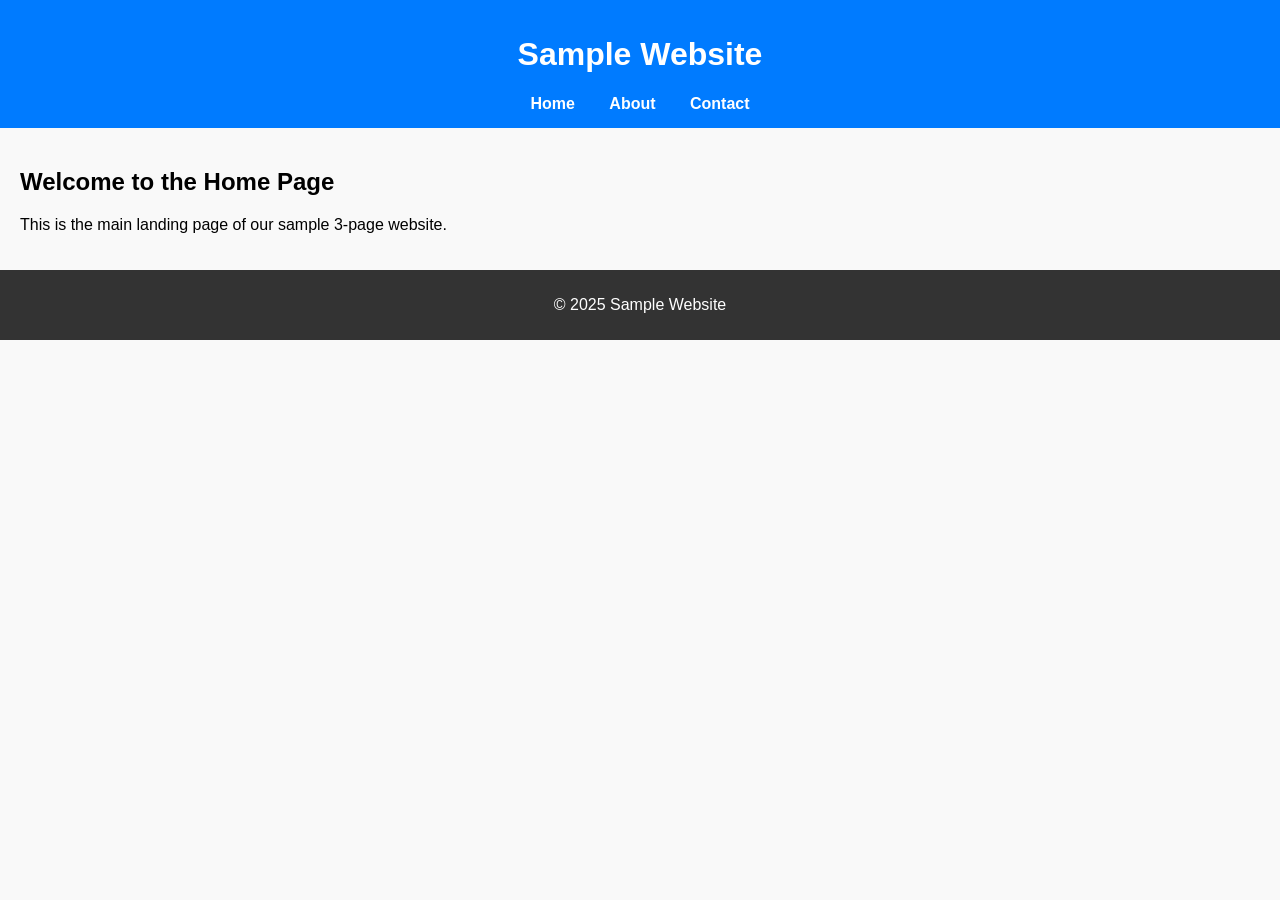
==== index.html @ 7daf7d71 "lvl1" ====
<!DOCTYPE html>
<html lang="en">
<head>
    <meta charset="UTF-8">
    <meta name="viewport" content="width=device-width, initial-scale=1.0">
    <title>Home - Sample Website</title>
    <link rel="stylesheet" href="style.css">
</head>
<body>
    <header>
        <h1>Sample Website</h1>
        <nav>
            <a href="index.html">Home</a>
            <a href="about.html">About</a>
            <a href="contact.html">Contact</a>
        </nav>
    </header>
    <main>
        <h2>Welcome to the Home Page</h2>
        <p>This is the main landing page of our sample 3-page website.</p>
    </main>
    <footer>
        <p>&copy; 2025 Sample Website</p>
    </footer>
</body>
</html>
---- style.css ----
body {
    font-family: Arial, sans-serif;
    margin: 0;
    padding: 0;
    background: #f9f9f9;
}

header {
    background: #007BFF;
    color: white;
    padding: 15px;
    text-align: center;
}

nav a {
    color: white;
    margin: 0 15px;
    text-decoration: none;
    font-weight: bold;
}

nav a:hover {
    text-decoration: underline;
}

main {
    padding: 20px;
}

footer {
    background: #333;
    color: white;
    text-align: center;
    padding: 10px;
}
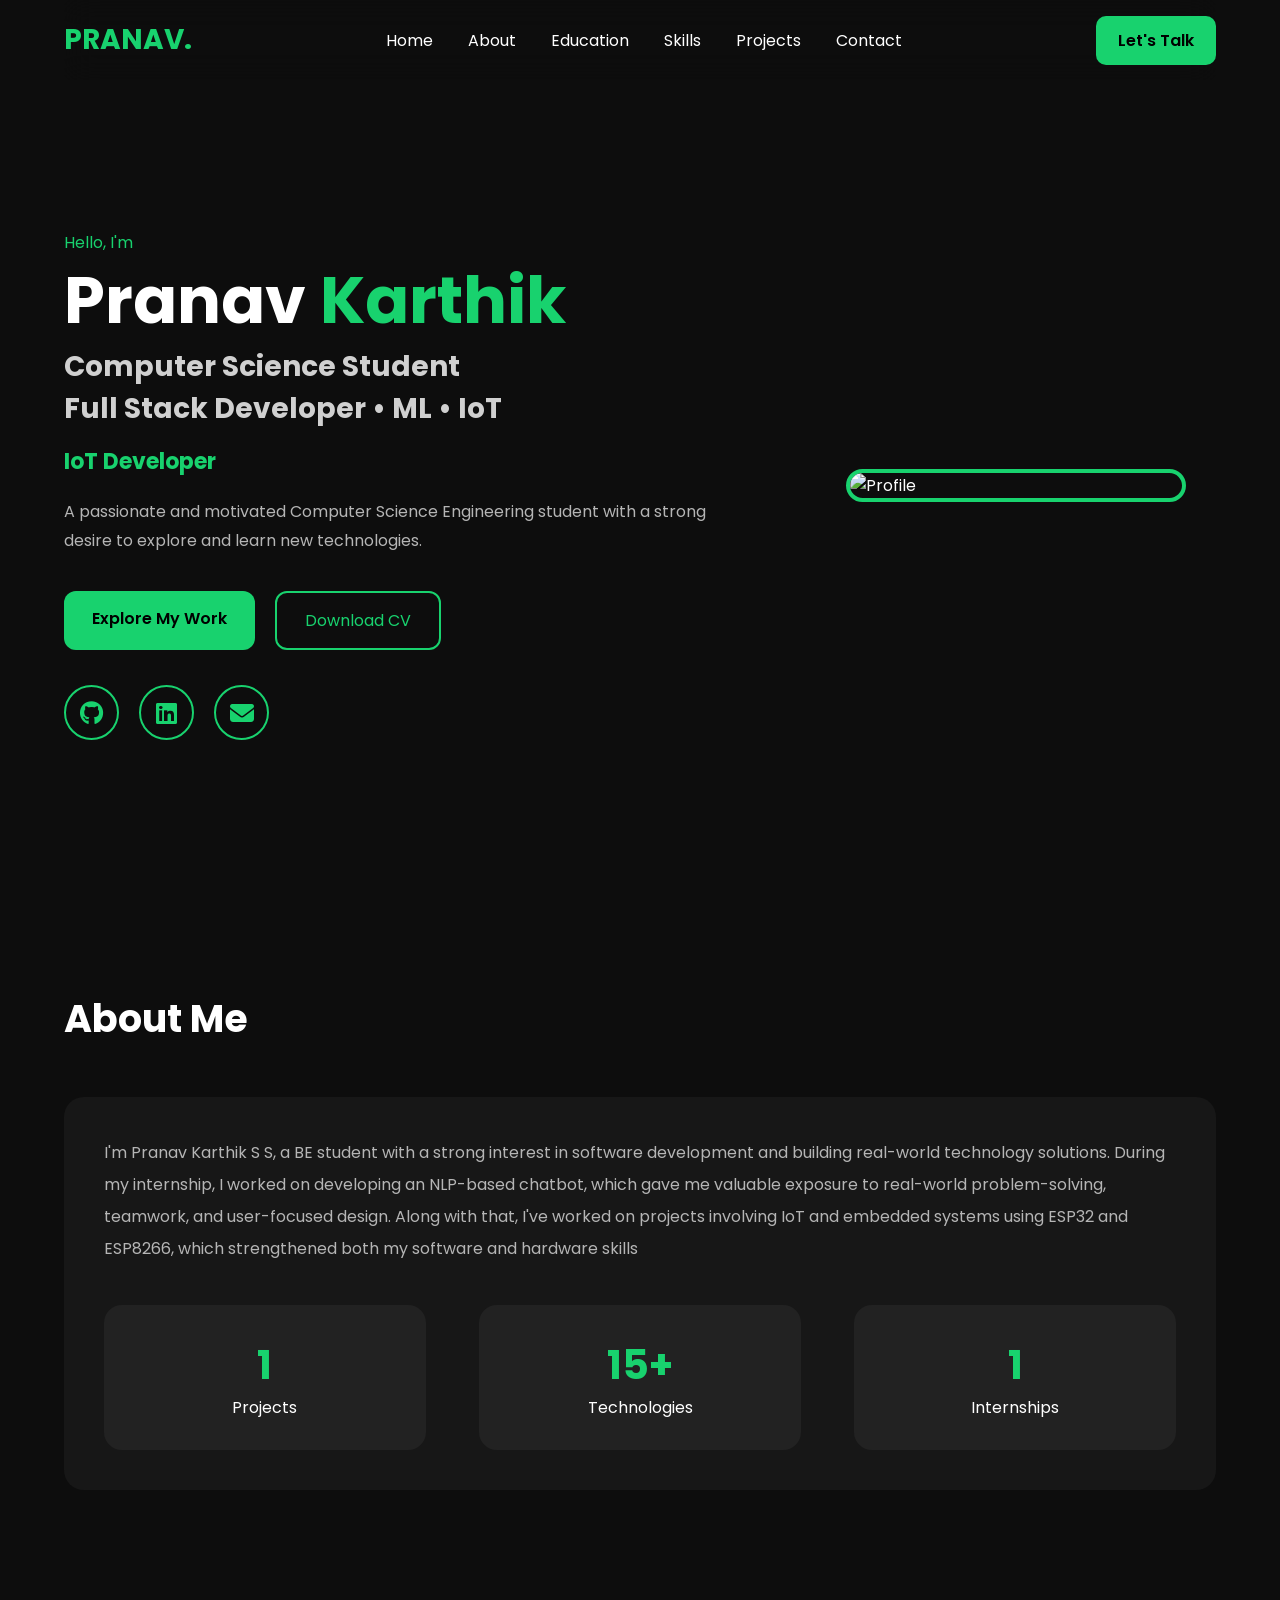
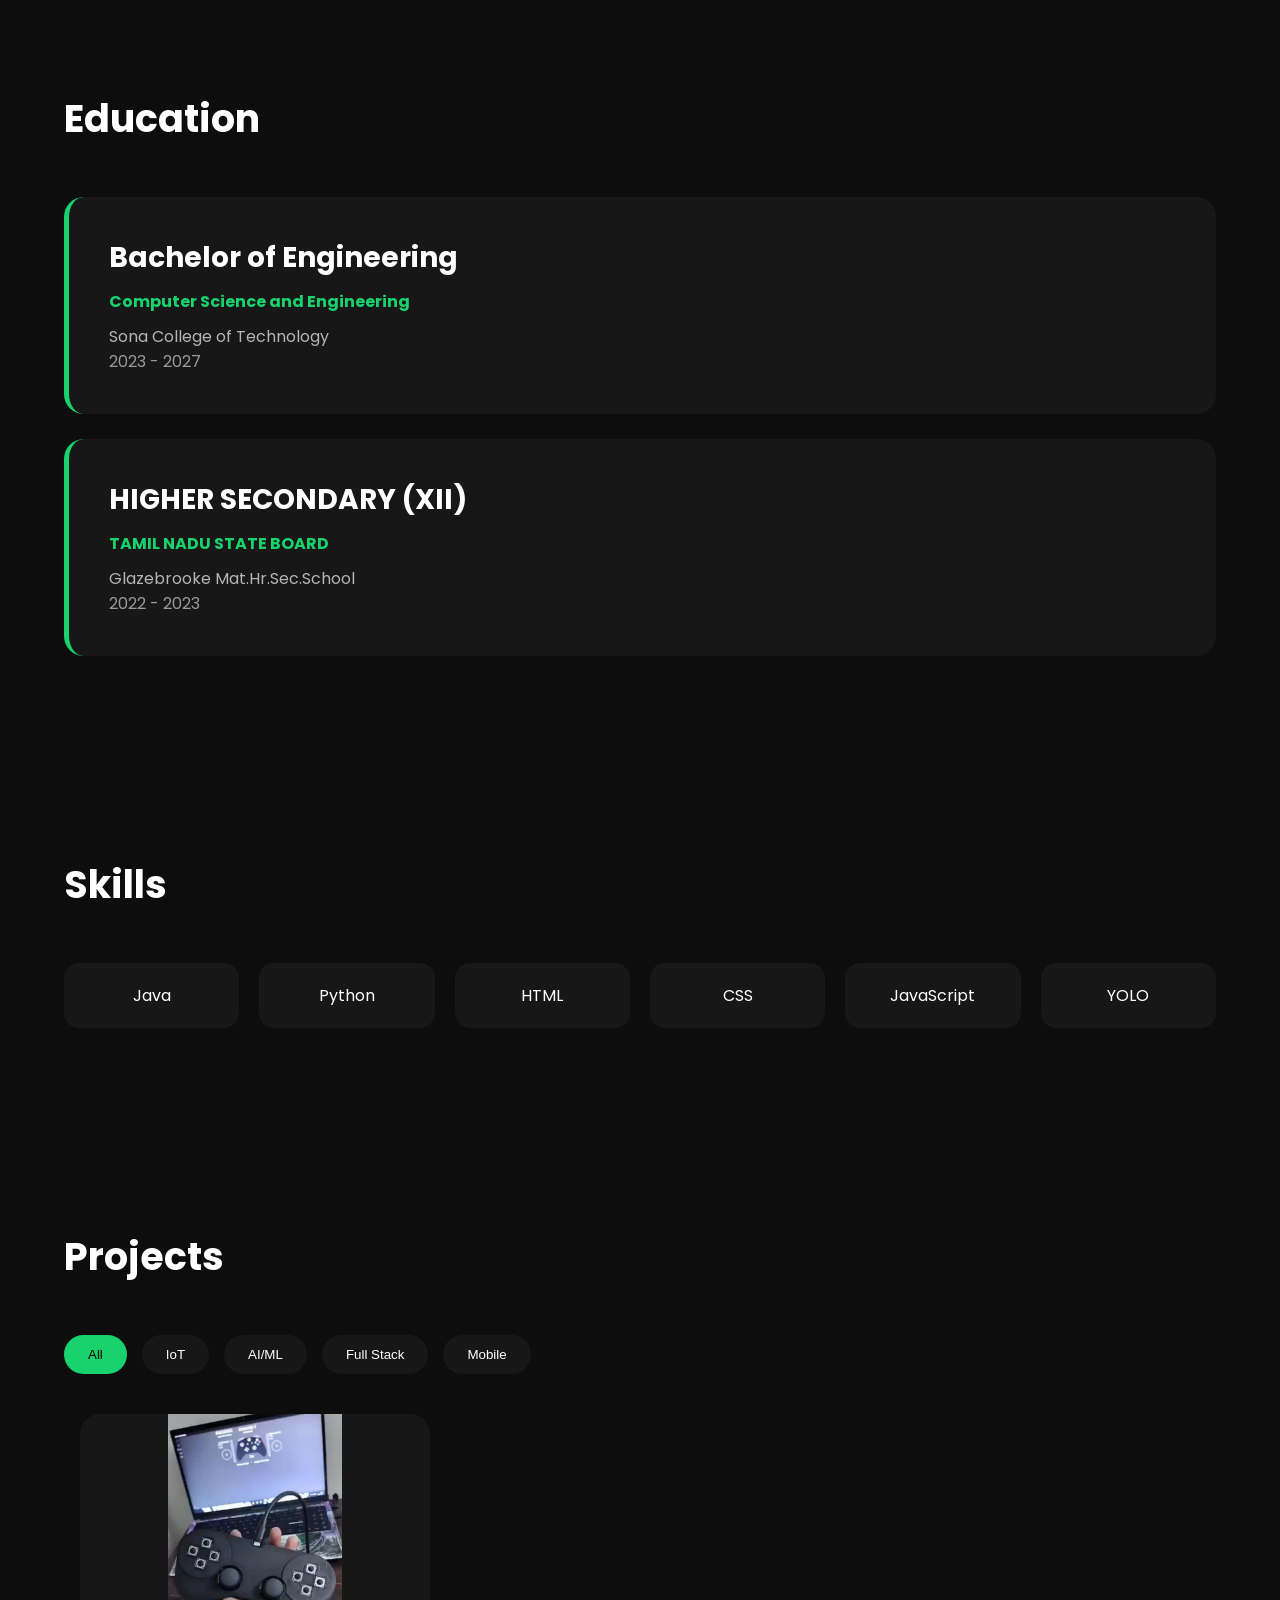
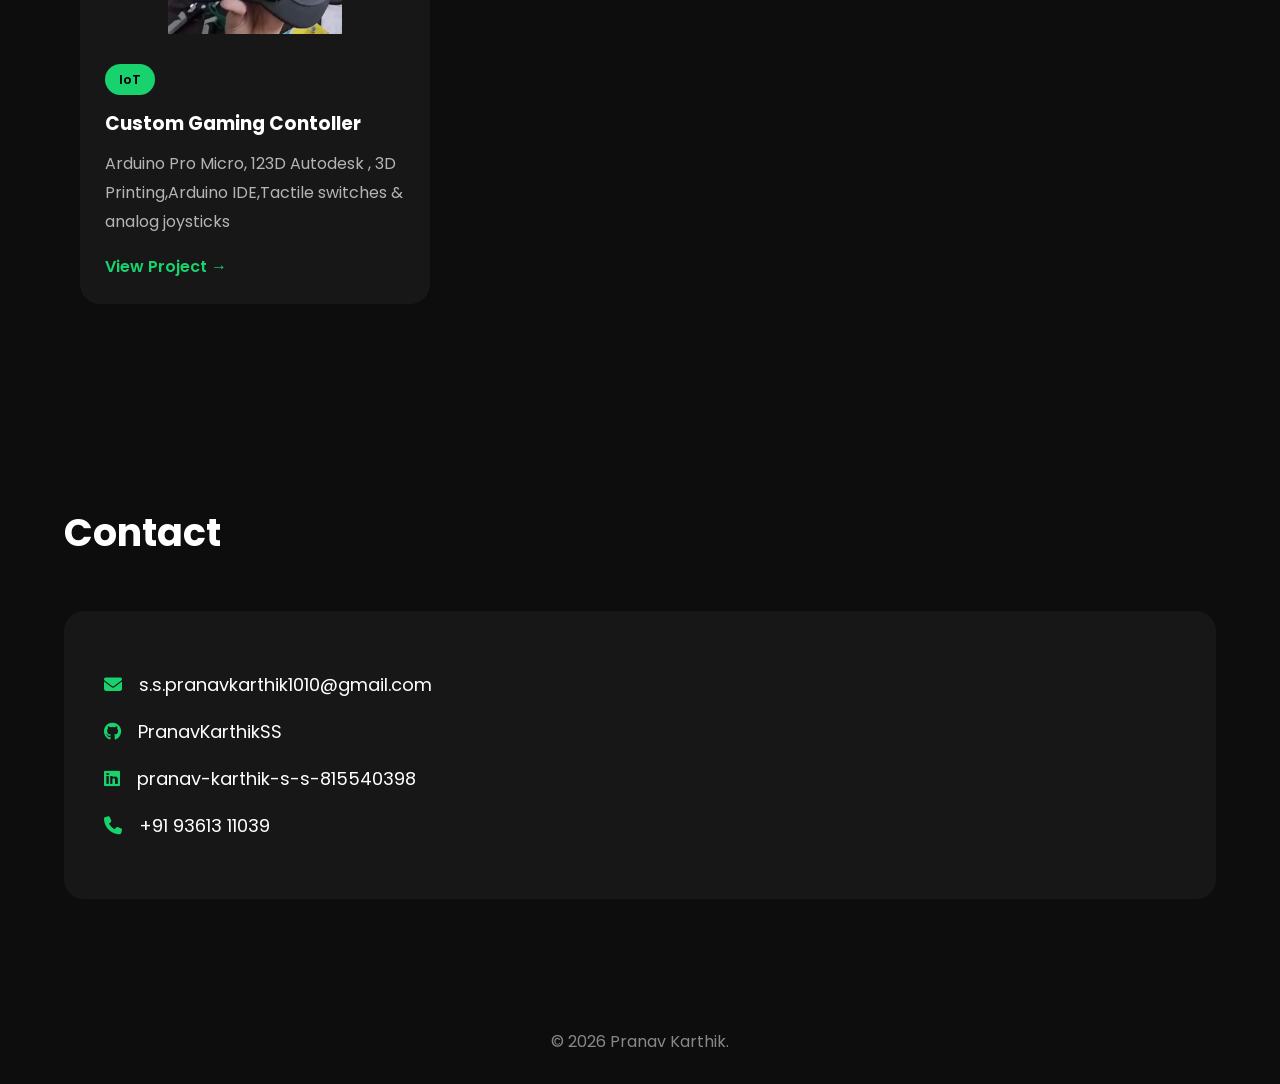
==== commit 331cc030: "Rename home.html to index.html" ====
--- a/index.html
+++ b/index.html
@@ -1,26 +1,417 @@
 <!DOCTYPE html>
 <html lang="en">
+
 <head>
     <meta charset="UTF-8">
     <meta name="viewport" content="width=device-width, initial-scale=1.0">
-    <title>Home - Sample Website</title>
+
+    <!-- CSS -->
     <link rel="stylesheet" href="style.css">
+
+    <!-- Font Awesome -->
+    <link rel="stylesheet"
+        href="https://cdnjs.cloudflare.com/ajax/libs/font-awesome/6.6.0/css/all.min.css">
+
+    <!-- Google Font -->
+    <link
+        href="https://fonts.googleapis.com/css2?family=Poppins:wght@300;400;500;600;700&display=swap"
+        rel="stylesheet">
+
+    <title>Pranav Karthik | Portfolio</title>
 </head>
+
 <body>
-    <header>
-        <h1>Sample Website</h1>
-        <nav>
-            <a href="index.html">Home</a>
-            <a href="about.html">About</a>
-            <a href="contact.html">Contact</a>
-        </nav>
-    </header>
-    <main>
-        <h2>Welcome to the Home Page</h2>
-        <p>This is the main landing page of our sample 3-page website.</p>
-    </main>
+
+    <!-- ================= NAVBAR ================= -->
+
+    <nav>
+
+        <div class="logo">
+            PRANAV.
+        </div>
+
+        <ul class="nav-links">
+
+            <li><a href="#home">Home</a></li>
+
+            <li><a href="#about">About</a></li>
+
+            <li><a href="#education">Education</a></li>
+
+            <li><a href="#skills">Skills</a></li>
+
+            <li><a href="#projects">Projects</a></li>
+
+            <li><a href="#contact">Contact</a></li>
+
+        </ul>
+
+        <a href="#contact" class="btn-nav">
+            Let's Talk
+        </a>
+
+    </nav>
+
+
+
+    <!-- ================= HERO ================= -->
+
+    <section id="home" class="hero">
+
+        <div class="hero-text">
+
+            <span>Hello, I'm</span>
+
+            <h1>Pranav <span>Karthik</span></h1>
+
+            <h2>
+                Computer Science Student <br>
+                Full Stack Developer • ML • IoT
+            </h2>
+
+            <p>
+                A passionate and motivated Computer Science Engineering student with a strong desire to explore and learn new
+technologies.
+            </p>
+
+            <div class="hero-buttons">
+
+                <a href="#" class="btn-main">
+                    Explore My Work
+                </a>
+
+                <a href="#" class="btn-outline">
+                    Download CV
+                </a>
+
+            </div>
+
+            <div class="social-icons">
+
+    <a href="https://github.com/PranavKarthikSS" target="_blank">
+        <i class="fab fa-github"></i>
+    </a>
+
+    <a href="https://www.linkedin.com/in/pranav-karthik-s-s-815540398/" target="_blank">
+        <i class="fab fa-linkedin"></i>
+    </a>
+
+    <a href="mailto:s.s.pranavkarthik1010@gmail.com">
+        <i class="fa-solid fa-envelope"></i>
+    </a>
+
+</div>
+
+        </div>
+
+        <div class="hero-image">
+
+            <img src="images/profile.png" alt="Profile">
+
+        </div>
+
+    </section>
+
+
+
+    <!-- ================= ABOUT ================= -->
+
+    <section id="about">
+
+        <h2 class="section-title">About Me</h2>
+
+        <div class="about-container">
+
+            <p>
+                I'm Pranav Karthik S S, a BE student with a strong interest in software development and building real-world technology solutions. During my internship, I worked on developing an NLP-based chatbot, which gave me valuable exposure to real-world problem-solving, teamwork, and user-focused design. Along with that, I've worked on projects involving IoT and embedded systems using ESP32 and ESP8266, which strengthened both my software and hardware skills
+            </p>
+
+            <div class="stats">
+
+                <div class="stat-box">
+
+                    <h3>1</h3>
+
+                    <span>Projects</span>
+
+                </div>
+
+                <div class="stat-box">
+
+                    <h3>15+</h3>
+
+                    <span>Technologies</span>
+
+                </div>
+
+                <div class="stat-box">
+
+                    <h3>1</h3>
+
+                    <span>Internships</span>
+
+                </div>
+
+            </div>
+
+        </div>
+
+    </section>
+
+
+
+    <!-- ================= EDUCATION ================= -->
+
+    <section id="education">
+
+        <h2 class="section-title">Education</h2>
+
+        
+        <div class="education-card">
+
+            <h3>Bachelor of Engineering</h3>
+
+            <h4>Computer Science and Engineering</h4>
+
+            <p>Sona College of Technology</p>
+
+            <span>2023 - 2027</span>
+
+        </div>
+        <br>
+        <div class="education-card">
+
+            <h3>HIGHER SECONDARY (XII) </h3>
+
+            <h4>TAMIL NADU STATE BOARD</h4>
+
+            <p>Glazebrooke Mat.Hr.Sec.School</p>
+
+            <span>2022 - 2023</span>
+
+        </div>
+
+    </section>
+
+
+
+    <!-- ================= SKILLS ================= -->
+
+    <section id="skills">
+
+        <h2 class="section-title">
+
+            Skills
+
+        </h2>
+
+        <div class="skills-grid">
+
+            <div class="skill-card">Java</div>
+
+            <div class="skill-card">Python</div>
+
+            <div class="skill-card">HTML</div>
+
+            <div class="skill-card">CSS</div>
+
+            <div class="skill-card">JavaScript</div>
+
+            <div class="skill-card">YOLO</div>
+
+        </div>
+
+    </section>
+
+
+
+    <!-- ================= PROJECTS ================= -->
+
+    <section id="projects">
+
+        <h2 class="section-title">
+
+            Projects
+
+        </h2>
+
+        <!-- Categories -->
+
+        <div class="filter-buttons">
+
+            <button class="active">All</button>
+
+            <button>IoT</button>
+
+            <button>AI/ML</button>
+
+            <button>Full Stack</button>
+
+            <button>Mobile</button>
+
+        </div>
+
+
+        <!-- Project Cards -->
+
+        <div class="project-grid">
+
+            <div class="project-card" data-category="iot">
+
+                <img src="images/project1.jpeg">
+
+                <div class="project-content">
+
+                    <span class="category">
+                        IoT
+                    </span>
+
+                    <h3>
+                        Custom Gaming Contoller
+                    </h3>
+
+                    <p>
+                    Arduino Pro Micro, 123D Autodesk , 3D Printing,Arduino IDE,Tactile switches & analog joysticks
+                    </p>
+
+                    <a href="#" class="view-project">
+                    View Project →
+                    </a>
+
+                </div>
+
+            </div>
+    </section>
+
+
+
+    <!-- ================= CONTACT ================= -->
+
+    <section id="contact">
+
+        <h2 class="section-title">
+
+            Contact
+
+        </h2>
+
+        <div class="contact-box">
+
+            <p>
+
+                <i class="fa-solid fa-envelope"></i>
+
+                s.s.pranavkarthik1010@gmail.com
+
+            </p>
+
+            <p>
+
+                <i class="fa-brands fa-github"></i>
+                <a href="https://github.com/PranavKarthikSS">PranavKarthikSS</a>
+
+            </p>
+
+            <p>
+
+                <i class="fa-brands fa-linkedin"></i>
+                <a href="https://www.linkedin.com/in/pranav-karthik-s-s-815540398/">pranav-karthik-s-s-815540398</a>
+                
+
+            </p>
+
+            <p>
+
+    <i class="fa-solid fa-phone"></i>
+
+    <a href="tel:+919876543210">+91 93613 11039</a>
+
+</p>
+
+        </div>
+
+    </section>
+
+
+
+    <!-- ================= FOOTER ================= -->
+
     <footer>
-        <p>&copy; 2025 Sample Website</p>
+
+        © 2026 Pranav Karthik.
+
     </footer>
+
+    <div id="projectModal" class="modal">
+
+    <div class="modal-content">
+
+        <span class="close">&times;</span>
+
+        <div class="gallery">
+
+            <button class="prev">&#10094;</button>
+
+            <img id="modalImage" src="images/project1.jpg">
+
+            <button class="next">&#10095;</button>
+
+        </div>
+
+        <div class="indicator">
+
+            <span class="dot active"></span>
+            <span class="dot"></span>
+            <span class="dot"></span>
+
+        </div>
+
+        <div class="modal-body">
+
+            <div class="tags">
+
+                <span>Hardware</span>
+                <span>Arduino</span>
+                <span>3d modeling</span>
+
+            </div>
+
+            <h2 id="modalTitle">
+                Custom Gaming Contoller 
+            </h2>
+
+            <p id="modalDescription">
+                Designed and developed a custom USB gaming controller from scratch using the Arduino Pro Micro, combining embedded systems programming with custom hardware design. Created a fully functional HID (Human Interface Device) that interfaces directly with a PC, featuring analog joysticks, tactile buttons, and a 3D-printed enclosure. The project provided hands-on experience in microcontroller programming, product prototyping, and hardware-software integration.
+
+            </p>
+
+            <h3>Features</h3>
+
+            <ul>
+
+                <li>USB HID Compatibility</li>
+
+                <li>Custom Hardware Design</li>
+
+                <li>Real-Time Input Processing</li>
+            </ul>
+
+            <div class="project-links">
+
+                <a href="https://github.com/PranavKarthikSS/Pranav_web">GitHub</a>
+
+                <a href="#">Live Demo</a>
+
+            </div>
+
+        </div>
+
+    </div>
+
+</div>
+
+<script src="script.js"></script>
+
 </body>
+
 </html>
--- a/style.css
+++ b/style.css
@@ -1,35 +1,968 @@
-body {
-    font-family: Arial, sans-serif;
-    margin: 0;
-    padding: 0;
-    background: #f9f9f9;
-}
-
-header {
-    background: #007BFF;
-    color: white;
-    padding: 15px;
-    text-align: center;
-}
-
-nav a {
-    color: white;
-    margin: 0 15px;
+/* ==========================
+   GOOGLE FONT
+========================== */
+
+@import url('https://fonts.googleapis.com/css2?family=Poppins:wght@300;400;500;600;700;800&display=swap');
+
+
+/* ==========================
+   RESET
+========================== */
+
+*{
+    margin:0;
+    padding:0;
+    box-sizing:border-box;
+    scroll-behavior:smooth;
+}
+
+body{
+
+    font-family:'Poppins',sans-serif;
+
+    background:#0d0d0d;
+
+    color:#ffffff;
+
+    overflow-x:hidden;
+
+}
+
+
+/* ==========================
+   SCROLLBAR
+========================== */
+
+::-webkit-scrollbar{
+
+    width:10px;
+
+}
+
+::-webkit-scrollbar-thumb{
+
+    background:#18d26e;
+
+    border-radius:20px;
+
+}
+
+
+/* ==========================
+   COMMON
+========================== */
+
+section{
+
+    width:90%;
+
+    max-width:1200px;
+
+    margin:auto;
+
+    padding:100px 0;
+
+}
+
+.section-title{
+
+    font-size:38px;
+
+    margin-bottom:50px;
+
+    font-weight:700;
+
+}
+
+a{
+
+    text-decoration:none;
+
+}
+
+img{
+
+    width:100%;
+
+}
+
+
+/* ==========================
+   NAVBAR
+========================== */
+
+nav{
+
+    width:90%;
+
+    max-width:1200px;
+
+    height:80px;
+
+    margin:auto;
+
+    display:flex;
+
+    justify-content:space-between;
+
+    align-items:center;
+
+    position:sticky;
+
+    top:0;
+
+    z-index:999;
+
+    backdrop-filter:blur(15px);
+
+}
+
+.logo{
+
+    font-size:28px;
+
+    font-weight:700;
+
+    color:#18d26e;
+
+}
+
+.nav-links{
+
+    display:flex;
+
+    gap:35px;
+
+    list-style:none;
+
+}
+
+.nav-links a{
+
+    color:white;
+
+    transition:.3s;
+
+}
+
+.nav-links a:hover{
+
+    color:#18d26e;
+
+}
+
+.btn-nav{
+
+    padding:12px 22px;
+
+    background:#18d26e;
+
+    color:black;
+
+    border-radius:10px;
+
+    font-weight:600;
+
+    transition:.3s;
+
+}
+
+.btn-nav:hover{
+
+    transform:translateY(-4px);
+
+}
+
+
+/* ==========================
+   HERO
+========================== */
+
+.hero{
+
+    display:grid;
+
+    grid-template-columns:1fr 400px;
+
+    align-items:center;
+
+    gap:80px;
+
+    min-height:90vh;
+
+}
+
+.hero span{
+
+    color:#18d26e;
+
+}
+
+.hero h1{
+
+    font-size:65px;
+
+    margin:10px 0;
+
+    line-height:1.1;
+
+}
+
+.hero h2{
+
+    font-size:28px;
+
+    color:#d0d0d0;
+
+    margin-bottom:20px;
+
+}
+
+.hero p{
+
+    color:#b5b5b5;
+
+    line-height:1.8;
+
+    margin-bottom:35px;
+
+}
+
+.hero-buttons{
+
+    display:flex;
+
+    gap:20px;
+
+}
+
+.btn-main{
+
+    background:#18d26e;
+
+    color:black;
+
+    padding:15px 28px;
+
+    border-radius:12px;
+
+    font-weight:600;
+
+    transition:.3s;
+
+}
+
+.btn-outline{
+
+    border:2px solid #18d26e;
+
+    color:#18d26e;
+
+    padding:15px 28px;
+
+    border-radius:12px;
+
+    transition:.3s;
+
+}
+
+.btn-main:hover,
+.btn-outline:hover{
+
+    transform:translateY(-5px);
+
+}
+
+
+/* ==========================
+   PROFILE IMAGE
+========================== */
+
+.hero-image{
+
+    display:flex;
+
+    justify-content:center;
+
+}
+
+.hero-image img{
+
+    width:340px;
+
+    border-radius:25px;
+
+    border:4px solid #18d26e;
+
+    transition:.4s;
+
+}
+
+.hero-image img:hover{
+
+    transform:scale(1.04);
+
+}
+
+
+/* ==========================
+   ABOUT
+========================== */
+
+.about-container{
+
+    background:#171717;
+
+    border-radius:20px;
+
+    padding:40px;
+
+}
+
+.about-container p{
+
+    color:#b5b5b5;
+
+    line-height:2;
+
+}
+
+.stats{
+
+    display:flex;
+
+    justify-content:space-between;
+
+    margin-top:40px;
+
+}
+
+.stat-box{
+
+    background:#222;
+
+    width:30%;
+
+    text-align:center;
+
+    padding:30px;
+
+    border-radius:18px;
+
+}
+
+.stat-box h3{
+
+    color:#18d26e;
+
+    font-size:40px;
+
+}
+
+
+/* ==========================
+   EDUCATION
+========================== */
+
+.education-card{
+
+    background:#171717;
+
+    padding:40px;
+
+    border-radius:20px;
+
+    border-left:5px solid #18d26e;
+
+}
+
+.education-card h3{
+
+    font-size:28px;
+
+}
+
+.education-card h4{
+
+    color:#18d26e;
+
+    margin:10px 0;
+
+}
+
+.education-card p{
+
+    color:#b5b5b5;
+
+}
+
+.education-card span{
+
+    color:#999;
+
+}
+
+
+/* ==========================
+   SKILLS
+========================== */
+
+.skills-grid{
+
+    display:grid;
+
+    grid-template-columns:repeat(auto-fit,minmax(150px,1fr));
+
+    gap:20px;
+
+}
+
+.skill-card{
+
+    background:#171717;
+
+    padding:20px;
+
+    text-align:center;
+
+    border-radius:15px;
+
+    transition:.3s;
+
+    cursor:pointer;
+
+}
+
+.skill-card:hover{
+
+    background:#18d26e;
+
+    color:black;
+
+    transform:translateY(-8px);
+
+}
+
+
+/* ==========================
+   FILTER BUTTONS
+========================== */
+
+.filter-buttons{
+
+    display:flex;
+
+    gap:15px;
+
+    margin-bottom:40px;
+
+    flex-wrap:wrap;
+
+}
+
+.filter-buttons button{
+
+    background:#171717;
+
+    color:white;
+
+    border:none;
+
+    padding:12px 24px;
+
+    border-radius:25px;
+
+    cursor:pointer;
+
+    transition:.3s;
+
+}
+
+.filter-buttons button.active,
+.filter-buttons button:hover{
+
+    background:#18d26e;
+
+    color:black;
+
+}
+
+
+/* ==========================
+   PROJECTS
+========================== */
+
+.project-grid{
+
+    display:grid;
+
+    grid-template-columns:repeat(auto-fill,minmax(350px,350px));
+
+    justify-content:center;
+
+    gap:35px;
+
+}
+
+.project-card{
+
+    background:#171717;
+
+    border-radius:20px;
+
+    overflow:hidden;
+
+    transition:.35s;
+
+}
+
+.project-card:hover{
+
+    transform:translateY(-10px);
+
+}
+
+.project-card img{
+
+    height:220px;
+
+    object-fit:contain;
+
+}
+
+.project-content{
+
+    padding:25px;
+
+}
+
+.category{
+
+    background:#18d26e;
+
+    color:black;
+
+    padding:6px 14px;
+
+    border-radius:30px;
+
+    font-size:13px;
+
+    font-weight:600;
+
+}
+
+.project-content h3{
+
+    margin:18px 0 12px;
+
+}
+
+.project-content p{
+
+    color:#b5b5b5;
+
+    line-height:1.8;
+
+}
+
+.project-content a{
+
+    display:inline-block;
+
+    margin-top:18px;
+
+    color:#18d26e;
+
+    font-weight:600;
+
+}
+
+
+/* ==========================
+   CONTACT
+========================== */
+
+.contact-box{
+
+    background:#171717;
+
+    border-radius:20px;
+
+    padding:40px;
+
+}
+
+.contact-box p{
+
+    margin:20px 0;
+
+    font-size:18px;
+
+}
+
+.contact-box i{
+
+    color:#18d26e;
+
+    margin-right:12px;
+
+}
+
+
+/* ==========================
+   FOOTER
+========================== */
+
+footer{
+
+    text-align:center;
+
+    padding:30px;
+
+    color:#888;
+
+}
+
+
+/* ==========================
+   RESPONSIVE
+========================== */
+
+@media(max-width:900px){
+
+.hero{
+
+grid-template-columns:1fr;
+
+text-align:center;
+
+}
+
+.hero-buttons{
+
+justify-content:center;
+
+}
+
+.stats{
+
+flex-direction:column;
+
+gap:20px;
+
+}
+
+.stat-box{
+
+width:100%;
+
+}
+
+.nav-links{
+
+display:none;
+
+}
+
+.hero h1{
+
+font-size:45px;
+
+}
+
+.hero-image img{
+
+width:280px;
+
+}
+
+}
+
+/*==========================
+    SOCIAL ICONS
+===========================*/
+
+.social-icons{
+
+    display:flex;
+
+    gap:20px;
+
+    margin-top:35px;
+
+}
+
+.social-icons a{
+
+    width:55px;
+
+    height:55px;
+
+    border:2px solid #18d26e;
+
+    border-radius:50%;
+
+    display:flex;
+
+    justify-content:center;
+
+    align-items:center;
+
+    color:#18d26e;
+
+    font-size:24px;
+
+    transition:.35s ease;
+
+}
+
+.social-icons a:hover{
+
+    background:#18d26e;
+
+    color:#0d0d0d;
+
+    transform:translateY(-8px) scale(1.08);
+
+    box-shadow:0 0 25px rgba(24,210,110,.6);
+
+}
+
+/* Overlay */
+
+.modal{
+
+    display:none;
+
+    position:fixed;
+
+    inset:0;
+
+    background:rgba(0,0,0,.75);
+
+    backdrop-filter:blur(8px);
+
+    justify-content:center;
+
+    align-items:center;
+
+    z-index:9999;
+
+}
+
+/* Main Window */
+
+.modal-content{
+
+    width:80%;
+
+    max-width:1000px;
+
+    max-height:90vh;
+
+    overflow-y:auto;
+
+    background:#171717;
+
+    border-radius:25px;
+
+    padding:40px;
+
+    position:relative;
+
+}
+
+/* Close */
+
+.close{
+
+    position:absolute;
+
+    right:25px;
+
+    top:15px;
+
+    font-size:35px;
+
+    cursor:pointer;
+
+    color:white;
+
+}
+
+/* Gallery */
+
+.gallery{
+
+    display:flex;
+
+    align-items:center;
+
+    justify-content:center;
+
+    gap:20px;
+
+}
+
+.gallery img{
+
+    width:100%;
+
+    max-width:850px;
+
+    height:450px;
+
+    object-fit: contain;
+
+    background: #111;
+
+    border-radius:18px;
+
+}
+
+/* Buttons */
+
+.prev,
+.next{
+
+    width:55px;
+
+    height:55px;
+
+    border:none;
+
+    border-radius:50%;
+
+    background:#18d26e;
+
+    color:black;
+
+    font-size:24px;
+
+    cursor:pointer;
+
+}
+
+/* Dots */
+
+.indicator{
+
+    display:flex;
+
+    justify-content:center;
+
+    gap:10px;
+
+    margin:20px;
+
+}
+
+.dot{
+
+    width:12px;
+
+    height:12px;
+
+    border-radius:50%;
+
+    background:#666;
+
+}
+
+.dot.active{
+
+    background:#18d26e;
+
+}
+
+/* Body */
+
+.modal-body{
+
+    margin-top:30px;
+
+}
+
+.tags{
+
+    display:flex;
+
+    gap:10px;
+
+    flex-wrap:wrap;
+
+    margin-bottom:20px;
+
+}
+
+.tags span{
+
+    background:#18d26e;
+
+    color:black;
+
+    padding:8px 18px;
+
+    border-radius:30px;
+
+    font-weight:600;
+
+}
+
+.modal-body h2{
+
+    margin-bottom:20px;
+
+}
+
+.modal-body p{
+
+    color:#cfcfcf;
+
+    line-height:1.8;
+
+}
+
+.modal-body ul{
+
+    margin-top:15px;
+
+    margin-left:20px;
+
+    line-height:2;
+
+}
+
+.project-links{
+
+    margin-top:25px;
+
+    display:flex;
+
+    gap:20px;
+
+}
+
+.project-links a{
+
+    padding:12px 25px;
+
+    border-radius:10px;
+
+    background:#18d26e;
+
+    color:black;
+
+    font-weight:600;
+
+}
+
+.contact-box a{
+    color: #fff;
     text-decoration: none;
-    font-weight: bold;
-}
-
-nav a:hover {
-    text-decoration: underline;
-}
-
-main {
-    padding: 20px;
-}
-
-footer {
-    background: #333;
-    color: white;
-    text-align: center;
-    padding: 10px;
-}
+}
+
+.contact-box a:hover{
+    color: #18d26e;
+}
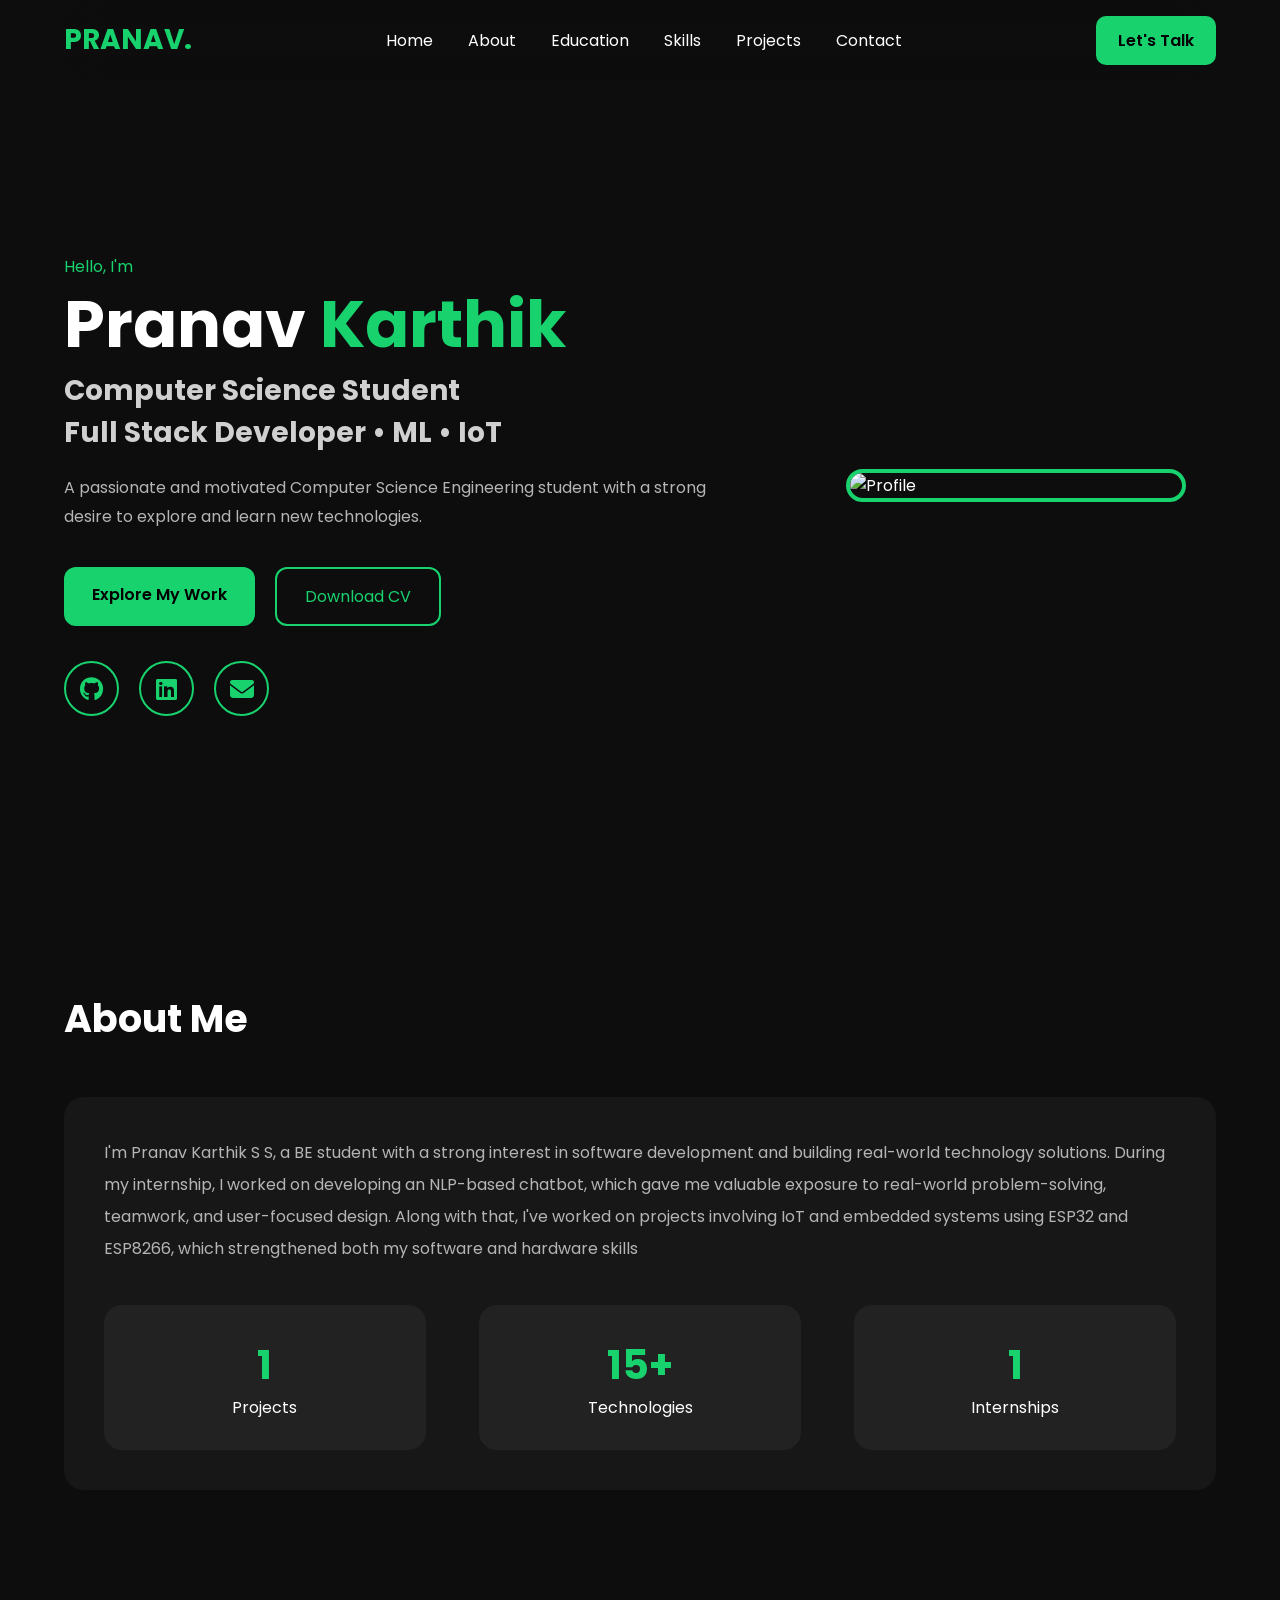
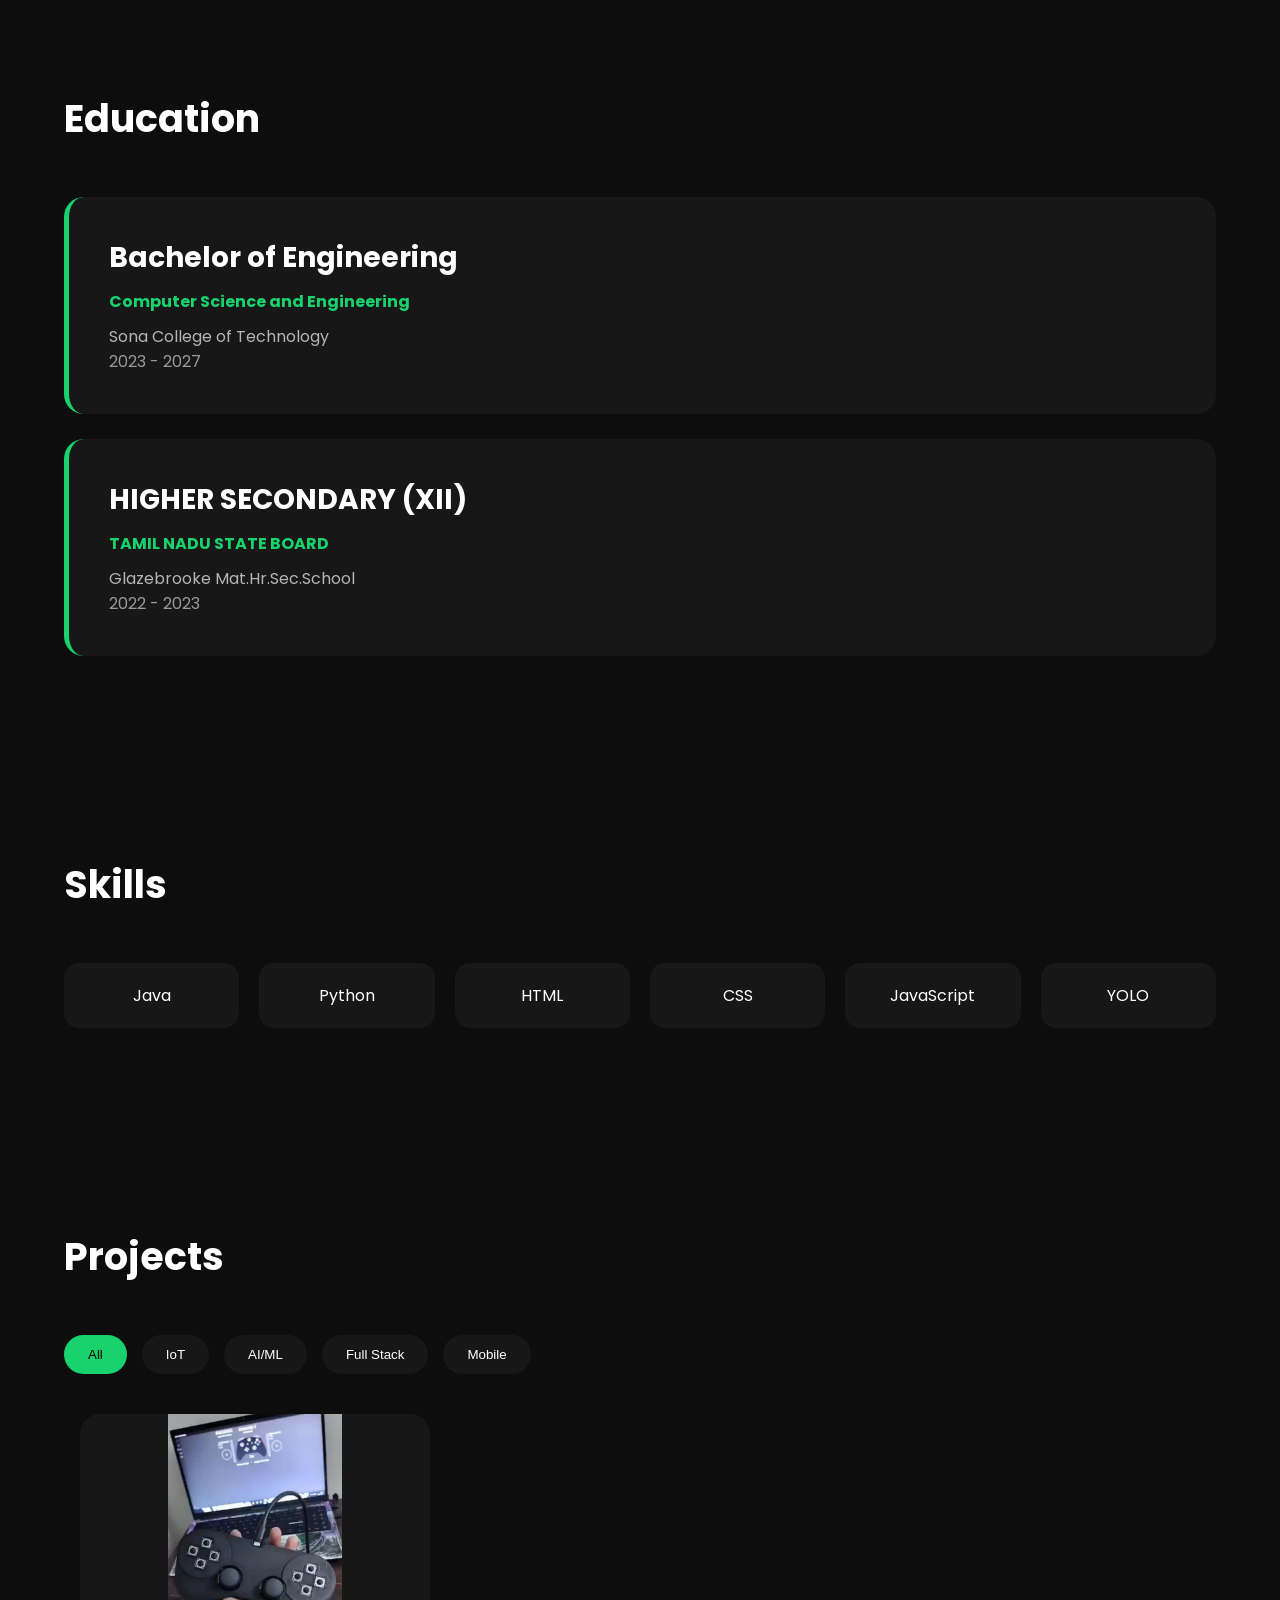
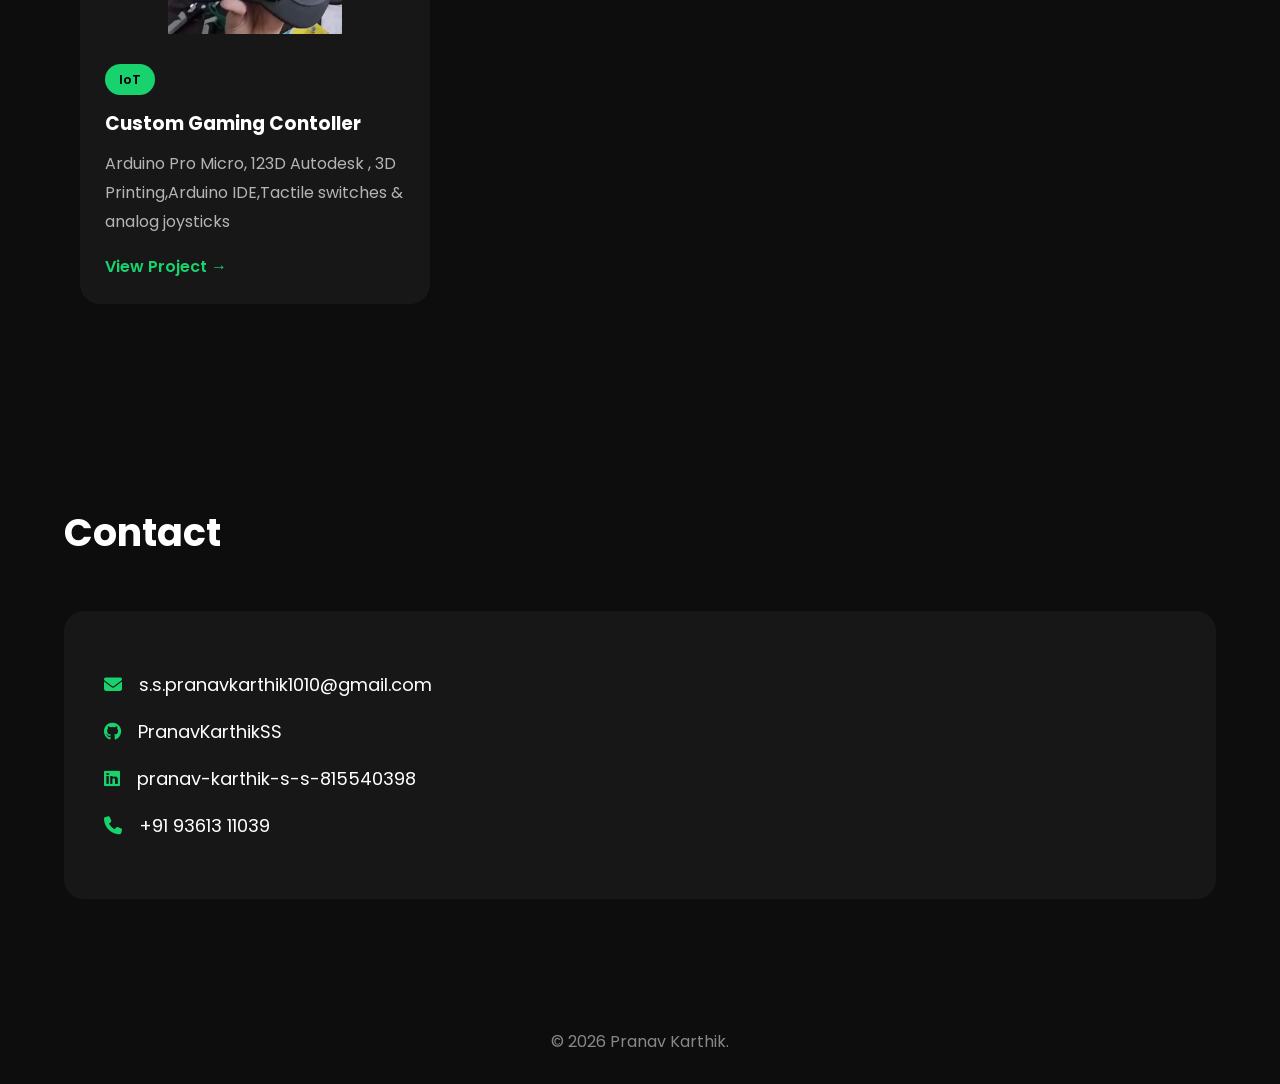
==== commit 317206ab: "link upload" ====
--- a/index.html
+++ b/index.html
@@ -324,7 +324,7 @@
 
     <i class="fa-solid fa-phone"></i>
 
-    <a href="tel:+919876543210">+91 93613 11039</a>
+    <a href="tel:+919361311039">+91 93613 11039</a>
 
 </p>
 
@@ -398,7 +398,7 @@
 
             <div class="project-links">
 
-                <a href="https://github.com/PranavKarthikSS/Pranav_web">GitHub</a>
+                <a href="https://github.com/PranavKarthikSS/custom-controller-.git">GitHub</a>
 
                 <a href="#">Live Demo</a>
 
